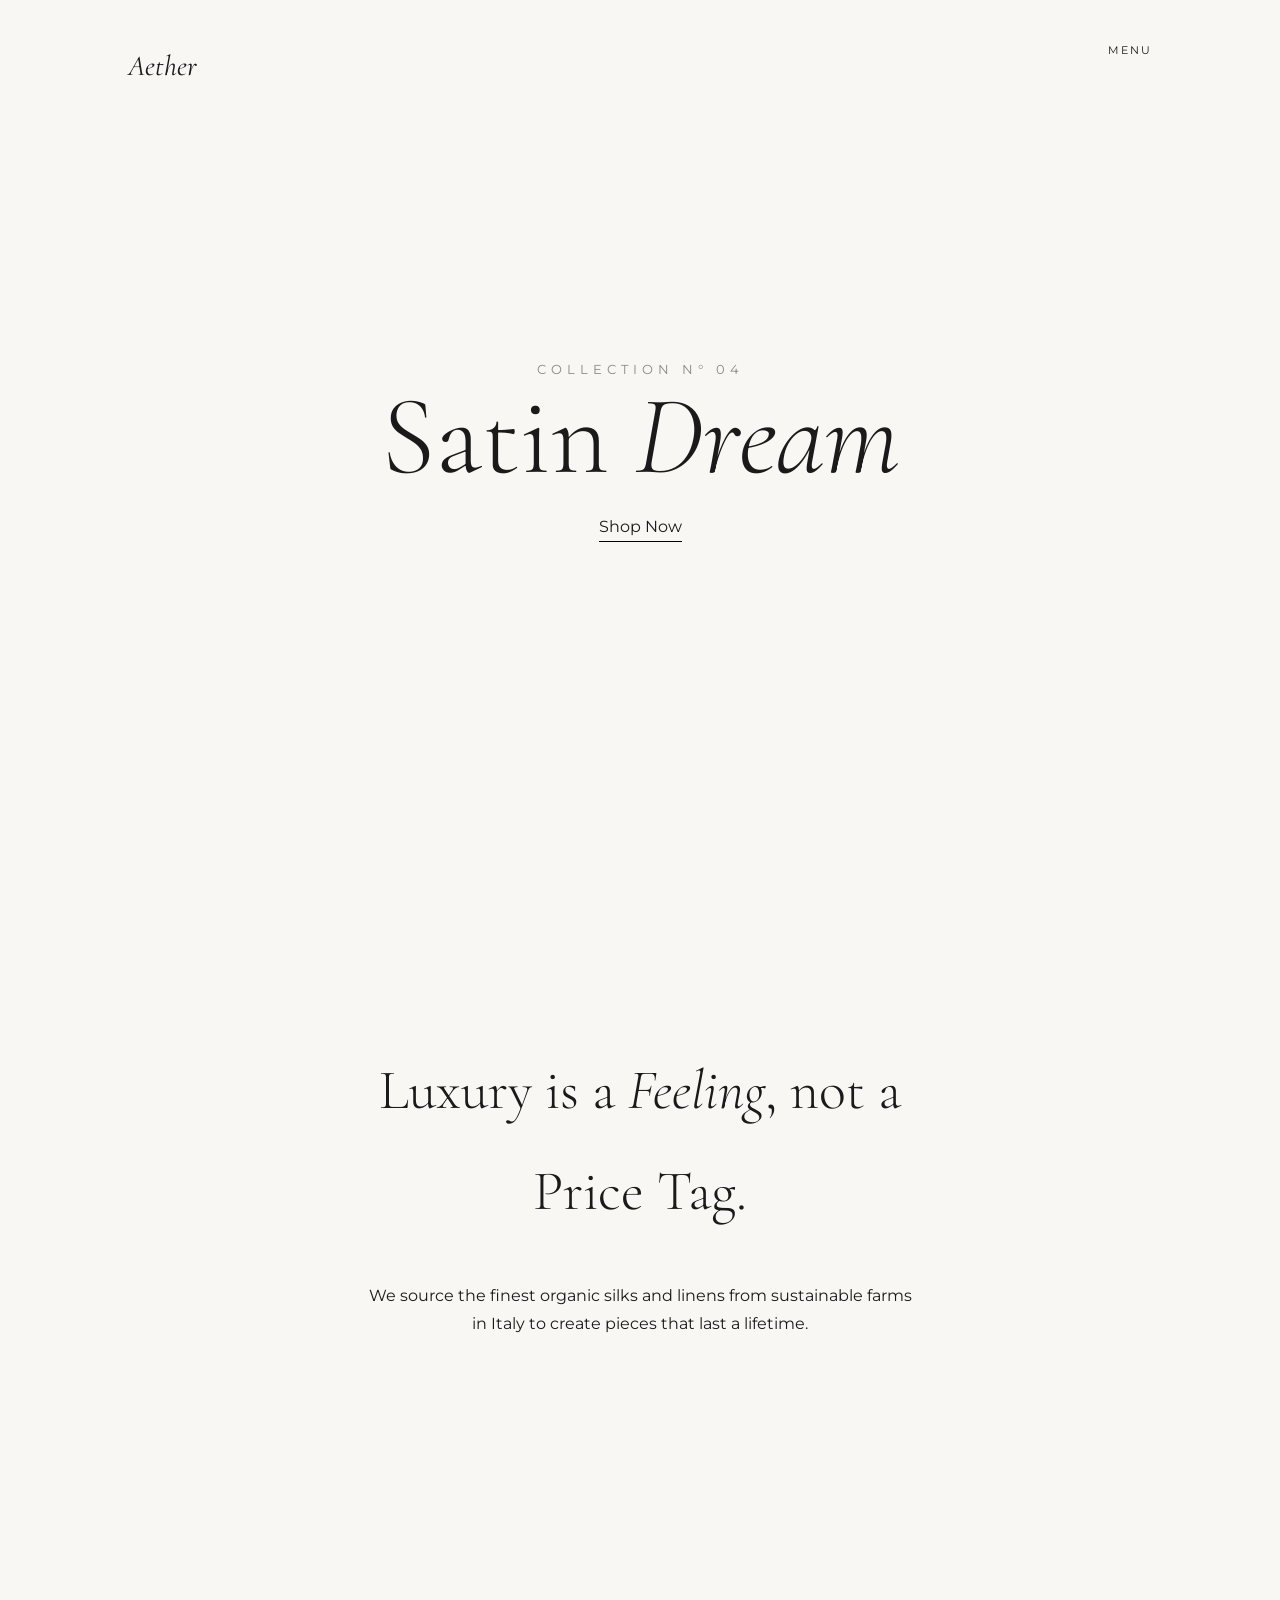
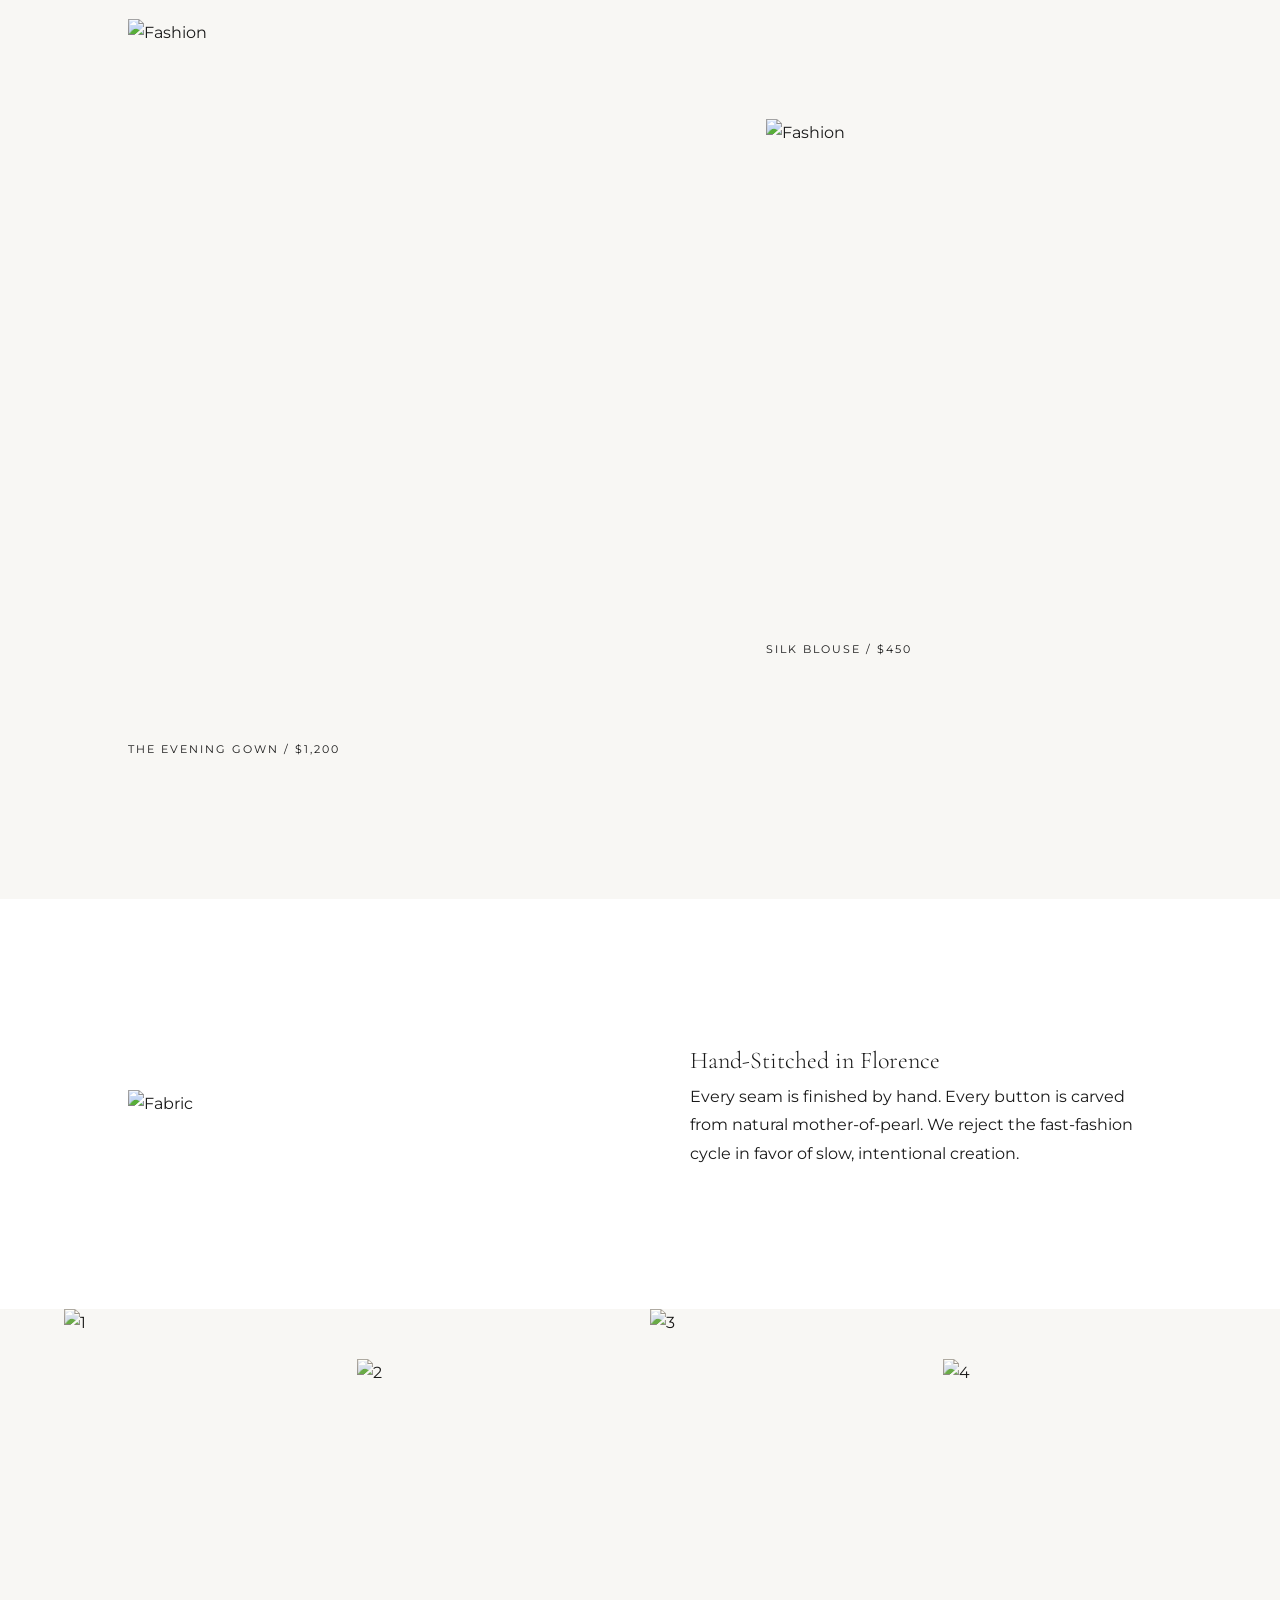
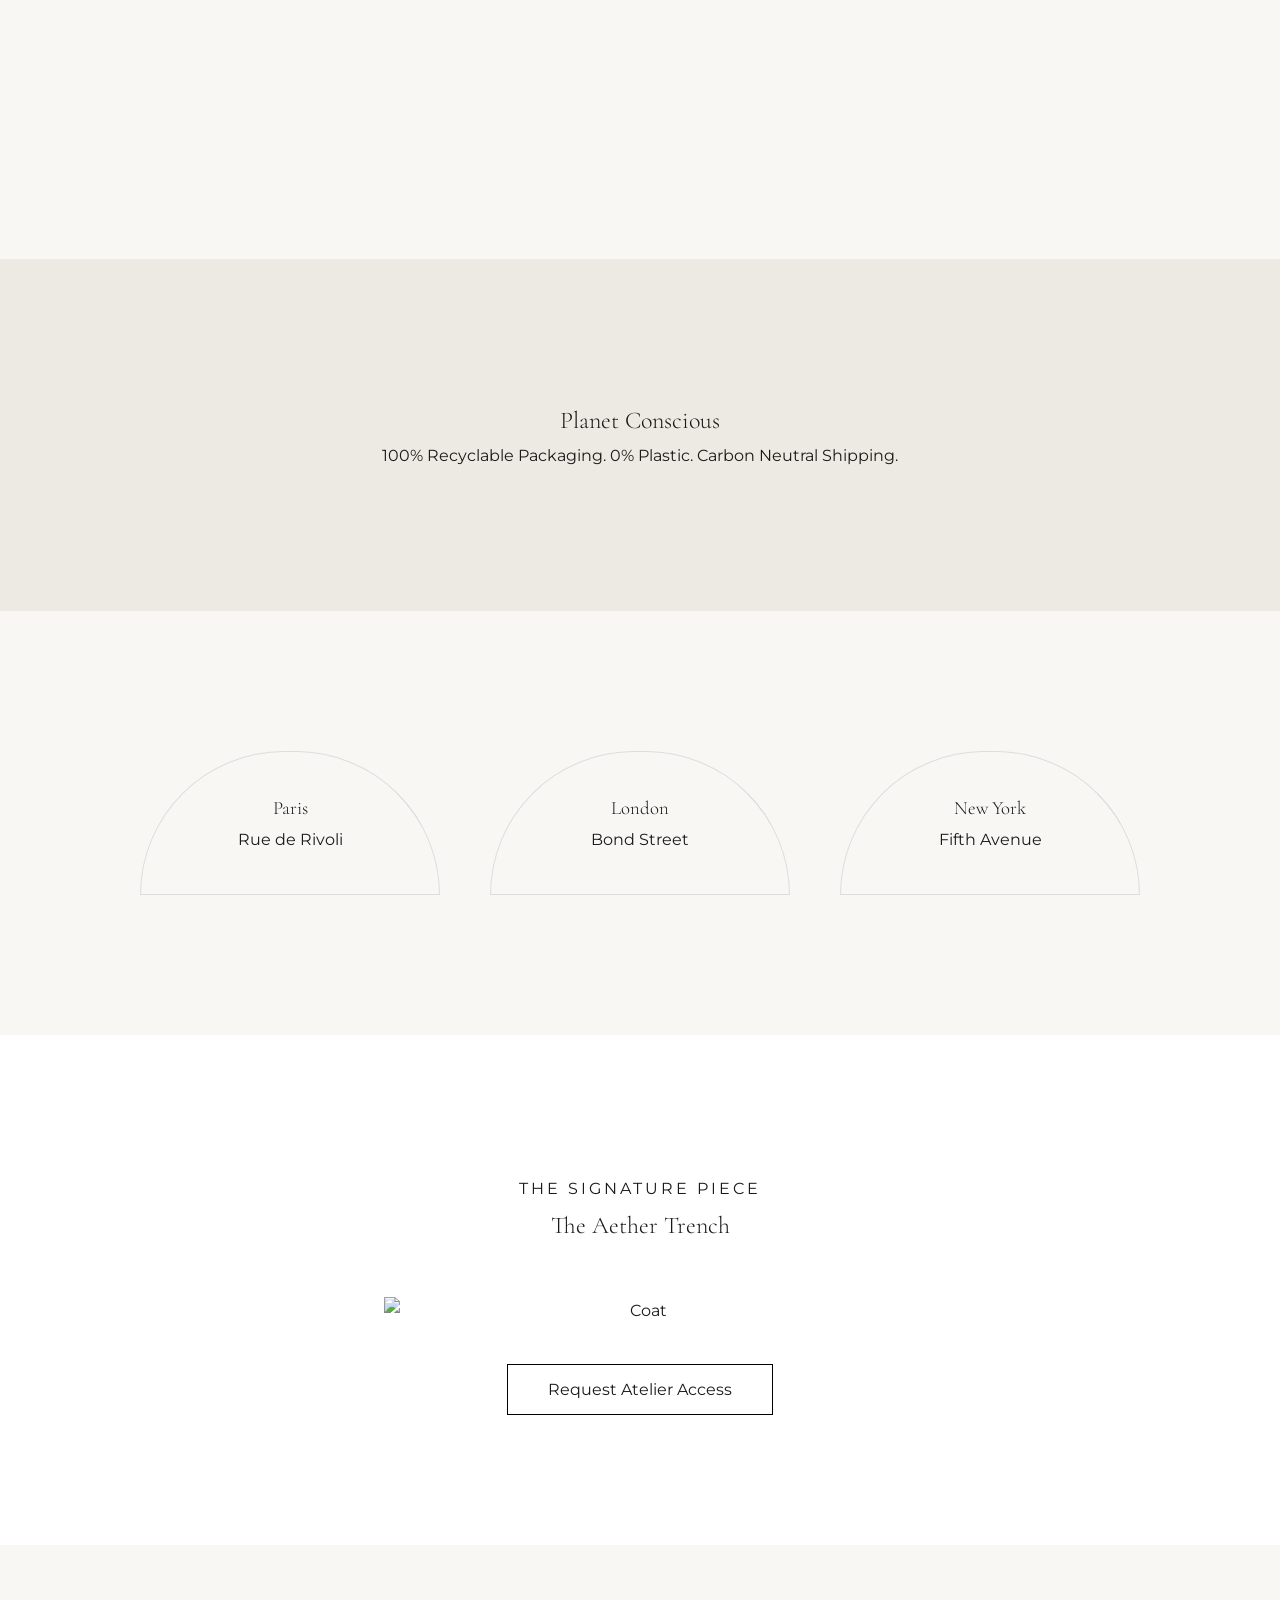
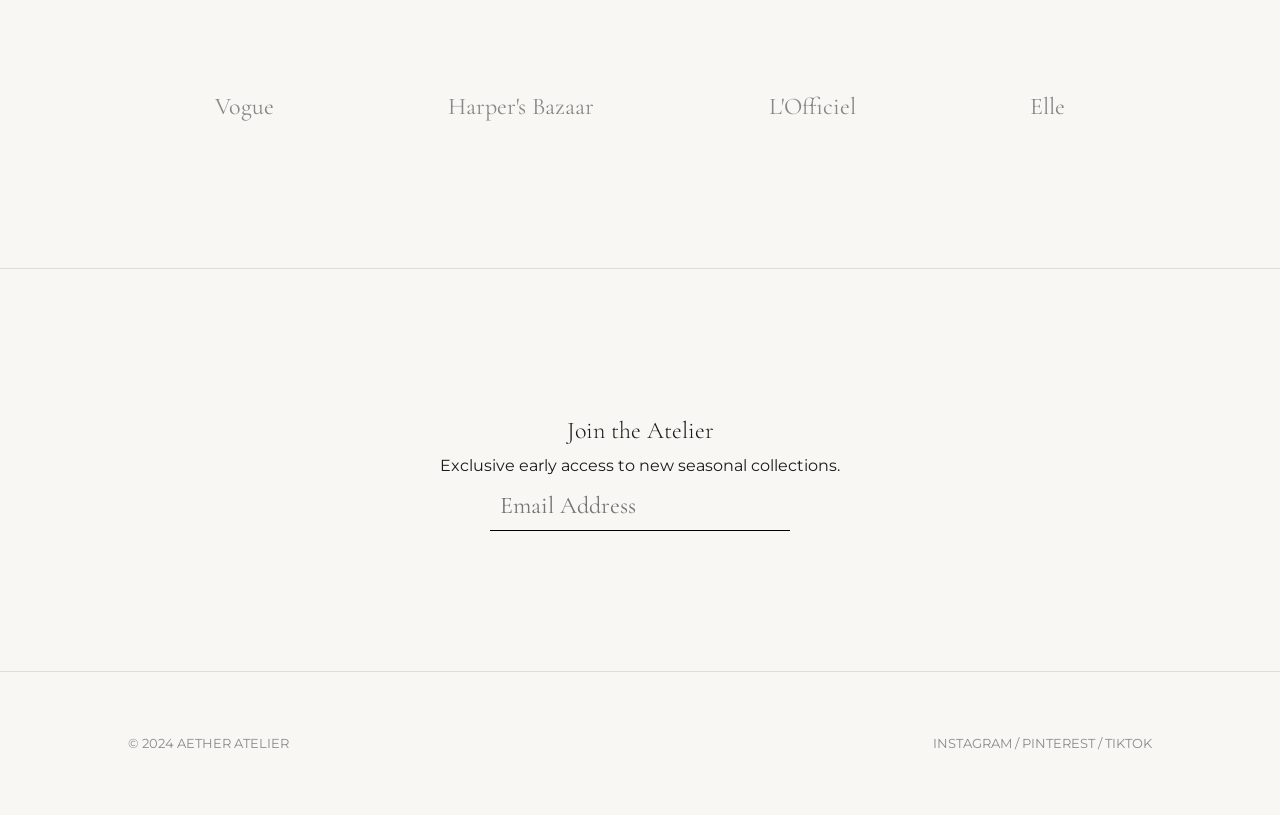
==== aether.html @ 5b0585bf "commit" ====
<!DOCTYPE html>
<html lang="en">
<head>
    <meta charset="UTF-8">
    <meta name="viewport" content="width=device-width, initial-scale=1.0">
    <title>AETHER | The Art of Living Softly</title>
    <link href="https://fonts.googleapis.com/css2?family=Cormorant+Garamond:ital,wght@0,300;0,400;1,300&family=Montserrat:wght@200;300;400&display=swap" rel="stylesheet">
    <style>
        :root {
            --bg: #f8f7f4;
            --text: #1a1a1a;
            --sub: #8a8a8a;
            --accent: #d4c1a5;
            --font-head: 'Cormorant Garamond', serif;
            --font-body: 'Montserrat', sans-serif;
            --transition: all 1.2s cubic-bezier(0.25, 1, 0.5, 1);
        }

        * { margin: 0; padding: 0; box-sizing: border-box; }
        body { background: var(--bg); color: var(--text); font-family: var(--font-body); line-height: 1.8; overflow-x: hidden; }
        h1, h2, h3 { font-family: var(--font-head); font-weight: 300; }
        a { text-decoration: none; color: inherit; }
        img { width: 100%; display: block; object-fit: cover; }

        section { padding: 140px 10%; position: relative; }
        .reveal { opacity: 0; transform: translateY(30px); transition: var(--transition); }
        .reveal.active { opacity: 1; transform: translateY(0); }

        /* 1. NAV */
        nav { position: fixed; top: 0; width: 100%; padding: 40px 10%; display: flex; justify-content: space-between; z-index: 1000; }
        .logo { font-size: 1.8rem; font-style: italic; font-family: var(--font-head); }

        /* 2. HERO */
        .hero { height: 100vh; display: flex; align-items: center; justify-content: center; text-align: center; }
        .hero h1 { font-size: 7rem; line-height: 1; margin-bottom: 20px; }
        .hero p { text-transform: uppercase; letter-spacing: 5px; font-size: 0.8rem; color: var(--sub); }

        /* 3. MANIFESTO */
        .manifesto { text-align: center; max-width: 800px; margin: 0 auto; }
        .manifesto h2 { font-size: 3.5rem; margin-bottom: 40px; }

        /* 4. COLLECTION */
        .collection-grid { display: grid; grid-template-columns: 1.2fr 0.8fr; gap: 60px; }
        .col-card { position: relative; overflow: hidden; }
        .col-label { margin-top: 20px; text-transform: uppercase; font-size: 0.7rem; letter-spacing: 2px; }

        /* 5. CRAFTSMANSHIP */
        .craft { background: #fff; display: grid; grid-template-columns: 1fr 1fr; gap: 100px; align-items: center; }

        /* 6. LOOKBOOK */
        .lookbook { padding: 0 5%; display: grid; grid-template-columns: repeat(4, 1fr); gap: 20px; }
        .look-img { height: 500px; filter: sepia(0.2); }

        /* 7. SUSTAINABILITY */
        .sus { text-align: center; background: #eceae3; }

        /* 8. ATELIER */
        .atelier { display: flex; justify-content: center; gap: 50px; }
        .atelier-box { text-align: center; padding: 40px; border: 1px solid #ddd; width: 300px; border-radius: 200px 200px 0 0; }

        /* 9. PRODUCT FOCUS */
        .focus { background: #fff; text-align: center; }
        .focus img { width: 50%; margin: 50px auto; }

        /* 10. NEWSLETTER */
        .newsletter { border-top: 1px solid #ddd; text-align: center; }
        .newsletter input { border: none; border-bottom: 1px solid #000; background: transparent; padding: 10px; width: 300px; font-family: var(--font-head); font-size: 1.5rem; outline: none; }

        /* 11. PRESS */
        .press { display: flex; justify-content: space-around; opacity: 0.5; font-family: var(--font-head); font-size: 1.5rem; }

        /* 12. FOOTER */
        footer { padding: 60px 10%; border-top: 1px solid #ddd; display: flex; justify-content: space-between; font-size: 0.8rem; color: var(--sub); }

        @media (max-width: 800px) {
            .collection-grid, .craft, .lookbook, .atelier { grid-template-columns: 1fr; }
            .hero h1 { font-size: 4rem; }
        }
    </style>
</head>
<body>
    <nav>
        <div class="logo">Aether</div>
        <div style="font-size: 0.7rem; text-transform: uppercase; letter-spacing: 2px;">Menu</div>
    </nav>

    <section class="hero">
        <div class="reveal">
            <p>Collection N° 04</p>
            <h1>Satin <i>Dream</i></h1>
            <a href="#" style="border-bottom: 1px solid #000; padding-bottom: 5px;">Shop Now</a>
        </div>
    </section>

    <section class="manifesto">
        <div class="reveal">
            <h2>Luxury is a <i>Feeling</i>, not a Price Tag.</h2>
            <p>We source the finest organic silks and linens from sustainable farms in Italy to create pieces that last a lifetime.</p>
        </div>
    </section>

    <section class="collection-grid">
        <div class="col-card reveal">
            <img src="https://images.unsplash.com/photo-1490481651871-ab68de25d43d?q=80&w=2670&auto=format&fit=crop" style="height: 700px;" alt="Fashion">
            <div class="col-label">The Evening Gown / $1,200</div>
        </div>
        <div class="col-card reveal" style="transition-delay: 0.2s; margin-top: 100px;">
            <img src="https://images.unsplash.com/photo-1445205174230-b712951b674b?q=80&w=2670&auto=format&fit=crop" style="height: 500px;" alt="Fashion">
            <div class="col-label">Silk Blouse / $450</div>
        </div>
    </section>

    <section class="craft">
        <div class="reveal">
            <img src="https://images.unsplash.com/photo-1558769132-cb1aea458c5e?q=80&w=2574&auto=format&fit=crop" alt="Fabric">
        </div>
        <div class="reveal">
            <h2>Hand-Stitched in Florence</h2>
            <p>Every seam is finished by hand. Every button is carved from natural mother-of-pearl. We reject the fast-fashion cycle in favor of slow, intentional creation.</p>
        </div>
    </section>

    <section class="lookbook">
        <img src="https://images.unsplash.com/photo-1469334031218-e382a71b716b?q=80&w=2670&auto=format&fit=crop" class="look-img reveal" alt="1">
        <img src="https://images.unsplash.com/photo-1483985988355-763728e1935b?q=80&w=2670&auto=format&fit=crop" class="look-img reveal" style="margin-top: 50px;" alt="2">
        <img src="https://images.unsplash.com/photo-1496747611176-843222e1e57c?q=80&w=2673&auto=format&fit=crop" class="look-img reveal" alt="3">
        <img src="https://images.unsplash.com/photo-1539109136881-3be0616acf4b?q=80&w=2574&auto=format&fit=crop" class="look-img reveal" style="margin-top: 50px;" alt="4">
    </section>

    <section class="sus">
        <div class="reveal">
            <h2>Planet Conscious</h2>
            <p>100% Recyclable Packaging. 0% Plastic. Carbon Neutral Shipping.</p>
        </div>
    </section>

    <section class="atelier">
        <div class="atelier-box reveal">
            <h3>Paris</h3>
            <p>Rue de Rivoli</p>
        </div>
        <div class="atelier-box reveal" style="transition-delay: 0.2s">
            <h3>London</h3>
            <p>Bond Street</p>
        </div>
        <div class="atelier-box reveal" style="transition-delay: 0.4s">
            <h3>New York</h3>
            <p>Fifth Avenue</p>
        </div>
    </section>

    <section class="focus">
        <div class="reveal">
            <p style="text-transform: uppercase; letter-spacing: 3px;">The Signature Piece</p>
            <h2>The Aether Trench</h2>
            <img src="https://images.unsplash.com/photo-1591047139829-d91aecb6caea?q=80&w=2672&auto=format&fit=crop" alt="Coat">
            <a href="#" class="btn" style="border: 1px solid #000; padding: 15px 40px;">Request Atelier Access</a>
        </div>
    </section>

    <section class="press">
        <span>Vogue</span>
        <span>Harper's Bazaar</span>
        <span>L'Officiel</span>
        <span>Elle</span>
    </section>

    <section class="newsletter">
        <div class="reveal">
            <h2>Join the Atelier</h2>
            <p>Exclusive early access to new seasonal collections.</p>
            <form onsubmit="event.preventDefault(); alert('Welcome to Aether.');">
                <input type="email" placeholder="Email Address">
            </form>
        </div>
    </section>

    <footer>
        <div>© 2024 AETHER ATELIER</div>
        <div>INSTAGRAM / PINTEREST / TIKTOK</div>
    </footer>

    <script>
        const observer = new IntersectionObserver((entries) => {
            entries.forEach(entry => {
                if (entry.isIntersecting) entry.target.classList.add('active');
            });
        }, { threshold: 0.1 });
        document.querySelectorAll('.reveal').forEach(el => observer.observe(el));
    </script>
</body>
</html>
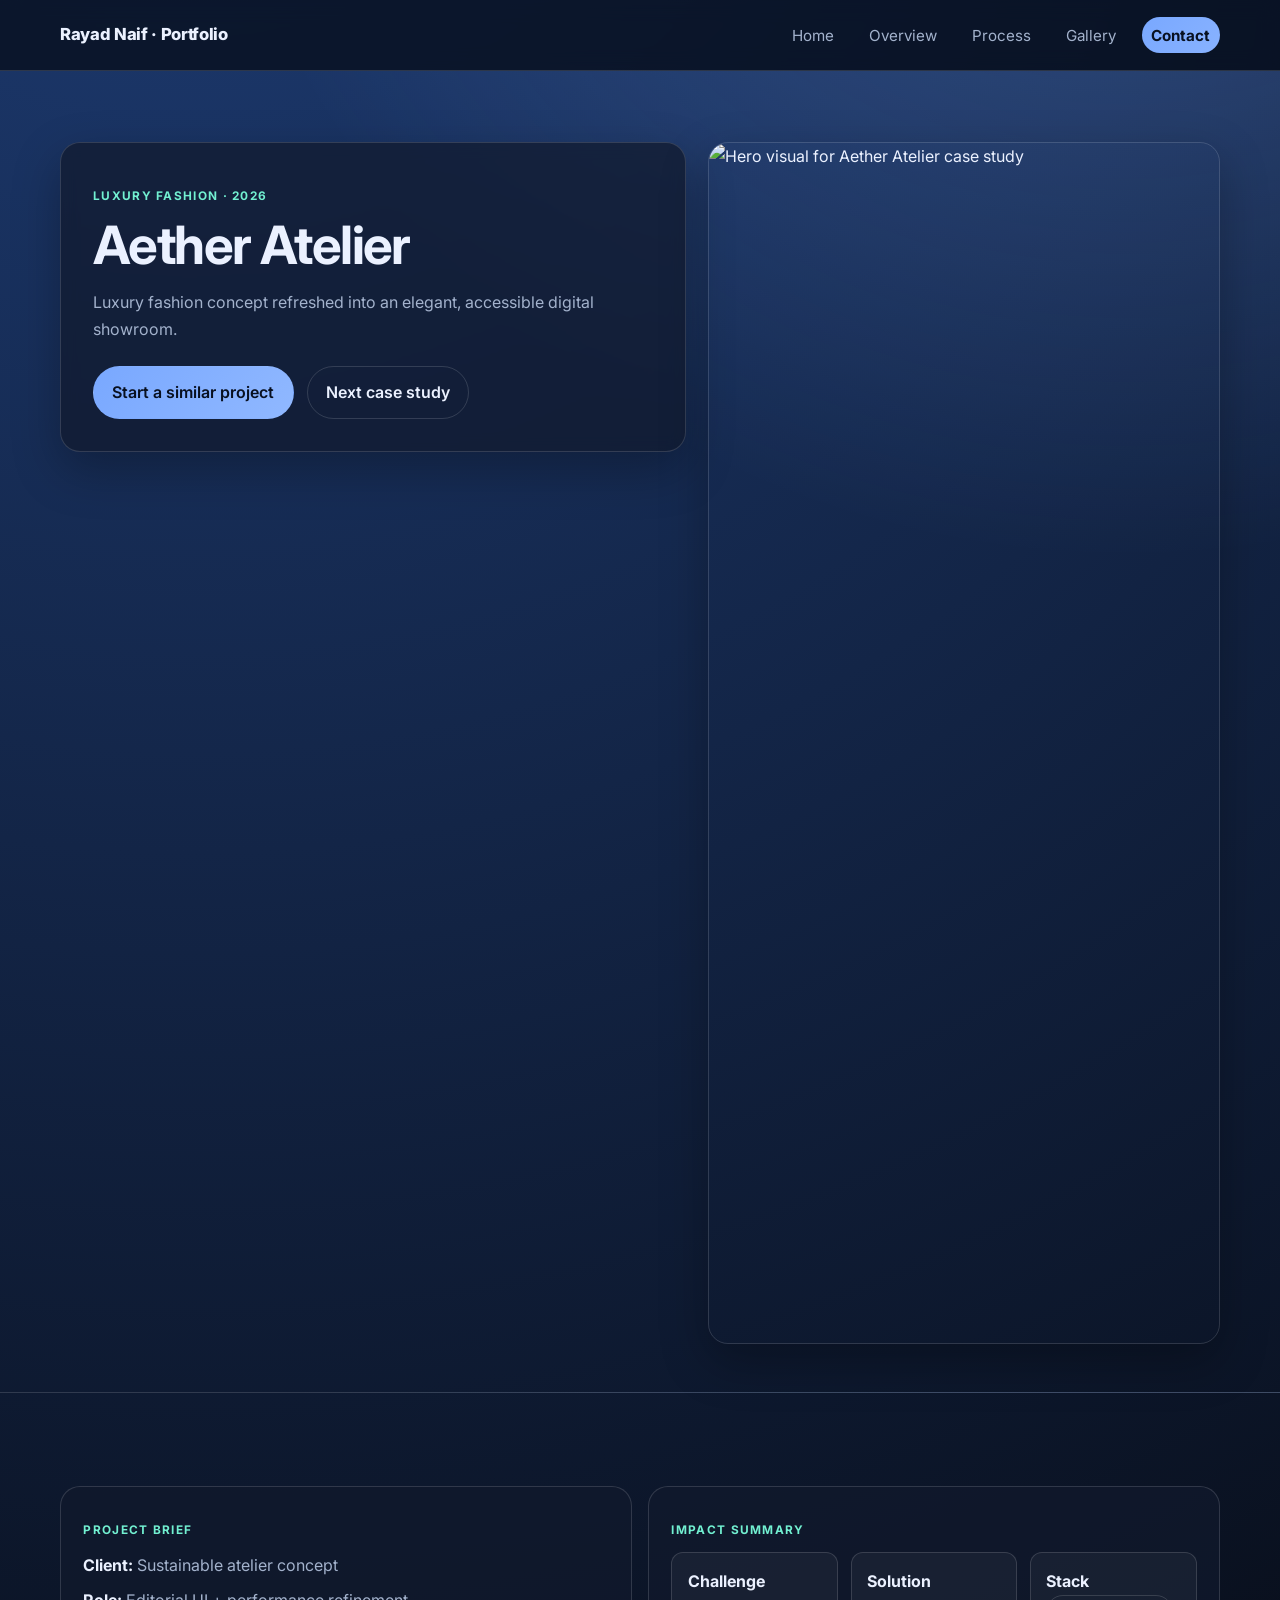
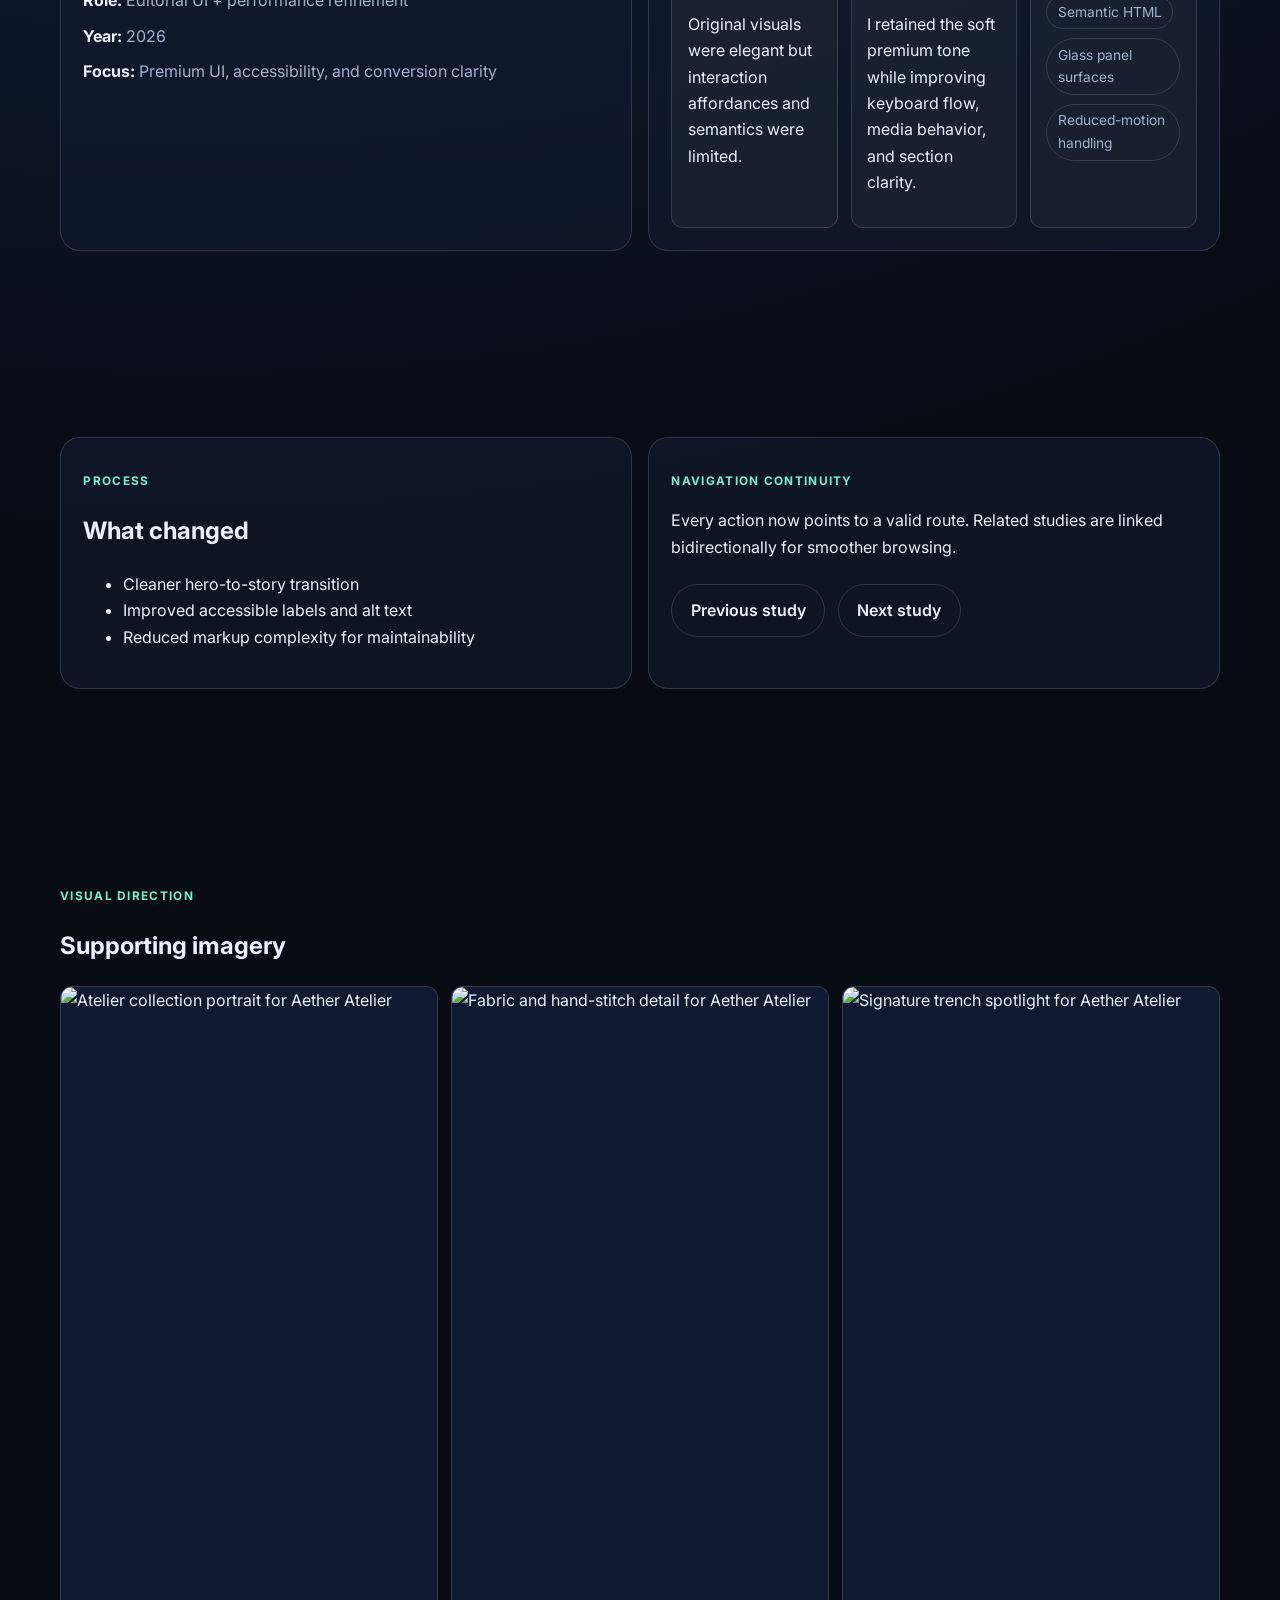
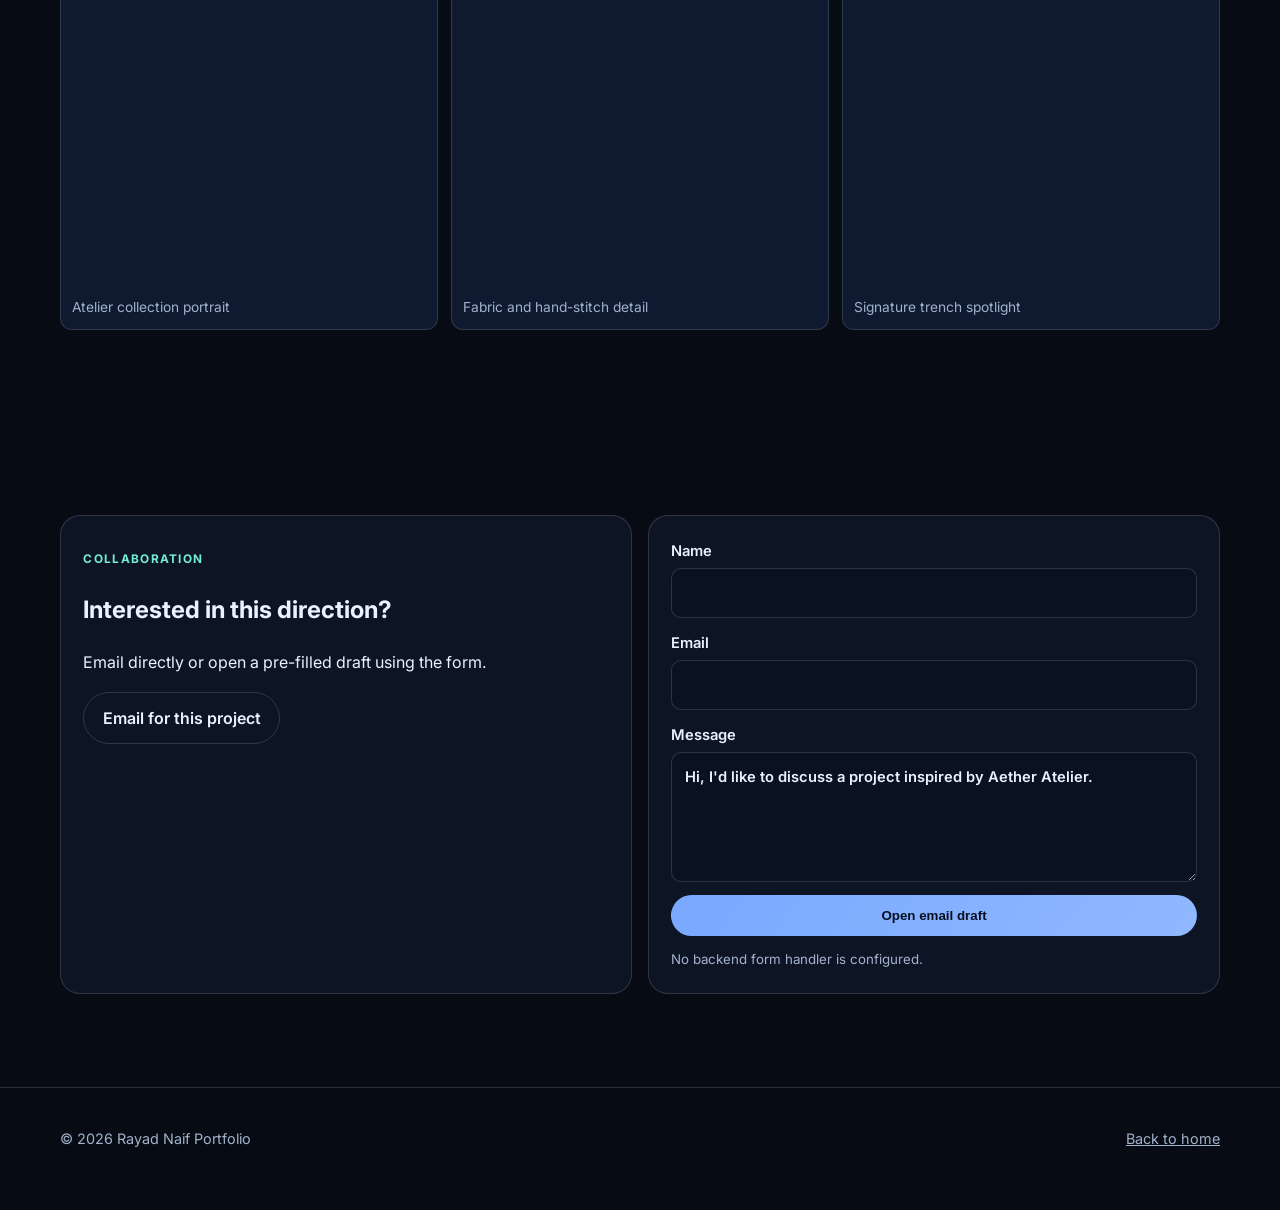
==== commit 9a2dd3de: "feat: redesign full portfolio with cohesive premium multi-page system Co-authored-by: rayad-naif <14" ====
--- a/aether.html
+++ b/aether.html
@@ -1,192 +1,151 @@
 <!DOCTYPE html>
 <html lang="en">
 <head>
-    <meta charset="UTF-8">
-    <meta name="viewport" content="width=device-width, initial-scale=1.0">
-    <title>AETHER | The Art of Living Softly</title>
-    <link href="https://fonts.googleapis.com/css2?family=Cormorant+Garamond:ital,wght@0,300;0,400;1,300&family=Montserrat:wght@200;300;400&display=swap" rel="stylesheet">
-    <style>
-        :root {
-            --bg: #f8f7f4;
-            --text: #1a1a1a;
-            --sub: #8a8a8a;
-            --accent: #d4c1a5;
-            --font-head: 'Cormorant Garamond', serif;
-            --font-body: 'Montserrat', sans-serif;
-            --transition: all 1.2s cubic-bezier(0.25, 1, 0.5, 1);
-        }
-
-        * { margin: 0; padding: 0; box-sizing: border-box; }
-        body { background: var(--bg); color: var(--text); font-family: var(--font-body); line-height: 1.8; overflow-x: hidden; }
-        h1, h2, h3 { font-family: var(--font-head); font-weight: 300; }
-        a { text-decoration: none; color: inherit; }
-        img { width: 100%; display: block; object-fit: cover; }
-
-        section { padding: 140px 10%; position: relative; }
-        .reveal { opacity: 0; transform: translateY(30px); transition: var(--transition); }
-        .reveal.active { opacity: 1; transform: translateY(0); }
-
-        /* 1. NAV */
-        nav { position: fixed; top: 0; width: 100%; padding: 40px 10%; display: flex; justify-content: space-between; z-index: 1000; }
-        .logo { font-size: 1.8rem; font-style: italic; font-family: var(--font-head); }
-
-        /* 2. HERO */
-        .hero { height: 100vh; display: flex; align-items: center; justify-content: center; text-align: center; }
-        .hero h1 { font-size: 7rem; line-height: 1; margin-bottom: 20px; }
-        .hero p { text-transform: uppercase; letter-spacing: 5px; font-size: 0.8rem; color: var(--sub); }
-
-        /* 3. MANIFESTO */
-        .manifesto { text-align: center; max-width: 800px; margin: 0 auto; }
-        .manifesto h2 { font-size: 3.5rem; margin-bottom: 40px; }
-
-        /* 4. COLLECTION */
-        .collection-grid { display: grid; grid-template-columns: 1.2fr 0.8fr; gap: 60px; }
-        .col-card { position: relative; overflow: hidden; }
-        .col-label { margin-top: 20px; text-transform: uppercase; font-size: 0.7rem; letter-spacing: 2px; }
-
-        /* 5. CRAFTSMANSHIP */
-        .craft { background: #fff; display: grid; grid-template-columns: 1fr 1fr; gap: 100px; align-items: center; }
-
-        /* 6. LOOKBOOK */
-        .lookbook { padding: 0 5%; display: grid; grid-template-columns: repeat(4, 1fr); gap: 20px; }
-        .look-img { height: 500px; filter: sepia(0.2); }
-
-        /* 7. SUSTAINABILITY */
-        .sus { text-align: center; background: #eceae3; }
-
-        /* 8. ATELIER */
-        .atelier { display: flex; justify-content: center; gap: 50px; }
-        .atelier-box { text-align: center; padding: 40px; border: 1px solid #ddd; width: 300px; border-radius: 200px 200px 0 0; }
-
-        /* 9. PRODUCT FOCUS */
-        .focus { background: #fff; text-align: center; }
-        .focus img { width: 50%; margin: 50px auto; }
-
-        /* 10. NEWSLETTER */
-        .newsletter { border-top: 1px solid #ddd; text-align: center; }
-        .newsletter input { border: none; border-bottom: 1px solid #000; background: transparent; padding: 10px; width: 300px; font-family: var(--font-head); font-size: 1.5rem; outline: none; }
-
-        /* 11. PRESS */
-        .press { display: flex; justify-content: space-around; opacity: 0.5; font-family: var(--font-head); font-size: 1.5rem; }
-
-        /* 12. FOOTER */
-        footer { padding: 60px 10%; border-top: 1px solid #ddd; display: flex; justify-content: space-between; font-size: 0.8rem; color: var(--sub); }
-
-        @media (max-width: 800px) {
-            .collection-grid, .craft, .lookbook, .atelier { grid-template-columns: 1fr; }
-            .hero h1 { font-size: 4rem; }
-        }
-    </style>
+  <meta charset="UTF-8">
+  <meta name="viewport" content="width=device-width, initial-scale=1">
+  <title>Aether Atelier Case Study | Rayad Naif Portfolio</title>
+  <meta name="description" content="Luxury fashion concept refreshed into an elegant, accessible digital showroom.">
+  <link rel="canonical" href="https://portfolio.ironix.dev/aether.html">
+  <meta property="og:type" content="article">
+  <meta property="og:title" content="Aether Atelier Case Study">
+  <meta property="og:description" content="Luxury fashion concept refreshed into an elegant, accessible digital showroom.">
+  <meta property="og:url" content="https://portfolio.ironix.dev/aether.html">
+  <meta property="og:image" content="https://images.unsplash.com/photo-1490481651871-ab68de25d43d?auto=format&fit=crop&w=1600&q=80">
+  <meta name="twitter:card" content="summary_large_image">
+  <meta name="twitter:title" content="Aether Atelier Case Study">
+  <meta name="twitter:description" content="Luxury fashion concept refreshed into an elegant, accessible digital showroom.">
+  <meta name="twitter:image" content="https://images.unsplash.com/photo-1490481651871-ab68de25d43d?auto=format&fit=crop&w=1600&q=80">
+  <link rel="icon" href="assets/img/favicon.svg" type="image/svg+xml">
+  <link rel="preconnect" href="https://fonts.googleapis.com">
+  <link rel="preconnect" href="https://fonts.gstatic.com" crossorigin>
+  <link href="https://fonts.googleapis.com/css2?family=Inter:wght@400;500;600;700;800&display=swap" rel="stylesheet">
+  <link rel="stylesheet" href="assets/css/style.css">
 </head>
 <body>
-    <nav>
-        <div class="logo">Aether</div>
-        <div style="font-size: 0.7rem; text-transform: uppercase; letter-spacing: 2px;">Menu</div>
-    </nav>
+  <a class="skip-link" href="#main-content">Skip to main content</a>
+  <header class="site-header">
+    <div class="container header-inner">
+      <a class="brand" href="index.html">Rayad Naif · Portfolio</a>
+      <button class="nav-toggle" type="button" aria-expanded="false" aria-controls="primary-nav" data-nav-toggle>Menu</button>
+      <nav aria-label="Project navigation" id="primary-nav" class="nav-links" data-nav>
+        <a href="index.html">Home</a>
+        <a href="#overview">Overview</a>
+        <a href="#process">Process</a>
+        <a href="#gallery">Gallery</a>
+        <a href="#contact" class="nav-cta">Contact</a>
+      </nav>
+    </div>
+  </header>
 
-    <section class="hero">
-        <div class="reveal">
-            <p>Collection N° 04</p>
-            <h1>Satin <i>Dream</i></h1>
-            <a href="#" style="border-bottom: 1px solid #000; padding-bottom: 5px;">Shop Now</a>
-        </div>
+  <main id="main-content">
+    <section class="case-hero">
+      <div class="container case-hero-grid">
+        <article class="hero-card" data-reveal>
+          <p class="eyebrow">Luxury Fashion · 2026</p>
+          <h1 class="hero-title" style="font-size:clamp(1.9rem,4.4vw,3.3rem);">Aether Atelier</h1>
+          <p class="hero-copy">Luxury fashion concept refreshed into an elegant, accessible digital showroom.</p>
+          <div class="hero-actions">
+            <a class="button primary" href="#contact">Start a similar project</a>
+            <a class="button ghost" href="neon-bites.html">Next case study</a>
+          </div>
+        </article>
+        <aside class="case-cover" data-reveal>
+          <img src="https://images.unsplash.com/photo-1490481651871-ab68de25d43d?auto=format&fit=crop&w=1600&q=80" width="1600" height="1200" alt="Hero visual for Aether Atelier case study">
+        </aside>
+      </div>
     </section>
 
-    <section class="manifesto">
-        <div class="reveal">
-            <h2>Luxury is a <i>Feeling</i>, not a Price Tag.</h2>
-            <p>We source the finest organic silks and linens from sustainable farms in Italy to create pieces that last a lifetime.</p>
-        </div>
+    <section class="section" id="overview">
+      <div class="container grid-2">
+        <article class="panel" data-reveal>
+          <p class="eyebrow">Project brief</p>
+          <ul class="meta-list">
+            <li><strong>Client:</strong> Sustainable atelier concept</li>
+            <li><strong>Role:</strong> Editorial UI + performance refinement</li>
+            <li><strong>Year:</strong> 2026</li>
+            <li><strong>Focus:</strong> Premium UI, accessibility, and conversion clarity</li>
+          </ul>
+        </article>
+        <article class="panel" data-reveal>
+          <p class="eyebrow">Impact summary</p>
+          <div class="kpi-grid">
+            <div class="kpi"><strong>Challenge</strong><p>Original visuals were elegant but interaction affordances and semantics were limited.</p></div>
+            <div class="kpi"><strong>Solution</strong><p>I retained the soft premium tone while improving keyboard flow, media behavior, and section clarity.</p></div>
+            <div class="kpi"><strong>Stack</strong><div class="tags"><span>Semantic HTML</span><span>Glass panel surfaces</span><span>Reduced-motion handling</span></div></div>
+          </div>
+        </article>
+      </div>
     </section>
 
-    <section class="collection-grid">
-        <div class="col-card reveal">
-            <img src="https://images.unsplash.com/photo-1490481651871-ab68de25d43d?q=80&w=2670&auto=format&fit=crop" style="height: 700px;" alt="Fashion">
-            <div class="col-label">The Evening Gown / $1,200</div>
-        </div>
-        <div class="col-card reveal" style="transition-delay: 0.2s; margin-top: 100px;">
-            <img src="https://images.unsplash.com/photo-1445205174230-b712951b674b?q=80&w=2670&auto=format&fit=crop" style="height: 500px;" alt="Fashion">
-            <div class="col-label">Silk Blouse / $450</div>
-        </div>
+    <section class="section" id="process">
+      <div class="container grid-2">
+        <article class="panel" data-reveal>
+          <p class="eyebrow">Process</p>
+          <h2>What changed</h2>
+          <ul>
+            <li>Cleaner hero-to-story transition</li><li>Improved accessible labels and alt text</li><li>Reduced markup complexity for maintainability</li>
+          </ul>
+        </article>
+        <article class="panel" data-reveal>
+          <p class="eyebrow">Navigation continuity</p>
+          <p>Every action now points to a valid route. Related studies are linked bidirectionally for smoother browsing.</p>
+          <div class="hero-actions">
+            <a class="button ghost" href="nexus.html">Previous study</a>
+            <a class="button ghost" href="neon-bites.html">Next study</a>
+          </div>
+        </article>
+      </div>
     </section>
 
-    <section class="craft">
-        <div class="reveal">
-            <img src="https://images.unsplash.com/photo-1558769132-cb1aea458c5e?q=80&w=2574&auto=format&fit=crop" alt="Fabric">
+    <section class="section" id="gallery" aria-labelledby="gallery-heading">
+      <div class="container">
+        <p class="eyebrow">Visual direction</p>
+        <h2 id="gallery-heading">Supporting imagery</h2>
+        <div class="media-grid">
+          <figure data-reveal>
+            <img src="https://images.unsplash.com/photo-1445205174230-b712951b674b?auto=format&fit=crop&w=1200&q=80" width="1200" height="900" loading="eager" alt="Atelier collection portrait for Aether Atelier">
+            <figcaption>Atelier collection portrait</figcaption>
+          </figure>
+          <figure data-reveal>
+            <img src="https://images.unsplash.com/photo-1558769132-cb1aea458c5e?auto=format&fit=crop&w=1200&q=80" width="1200" height="900" loading="lazy" alt="Fabric and hand-stitch detail for Aether Atelier">
+            <figcaption>Fabric and hand-stitch detail</figcaption>
+          </figure>
+          <figure data-reveal>
+            <img src="https://images.unsplash.com/photo-1591047139829-d91aecb6caea?auto=format&fit=crop&w=1200&q=80" width="1200" height="900" loading="lazy" alt="Signature trench spotlight for Aether Atelier">
+            <figcaption>Signature trench spotlight</figcaption>
+          </figure>
         </div>
-        <div class="reveal">
-            <h2>Hand-Stitched in Florence</h2>
-            <p>Every seam is finished by hand. Every button is carved from natural mother-of-pearl. We reject the fast-fashion cycle in favor of slow, intentional creation.</p>
-        </div>
+      </div>
     </section>
 
-    <section class="lookbook">
-        <img src="https://images.unsplash.com/photo-1469334031218-e382a71b716b?q=80&w=2670&auto=format&fit=crop" class="look-img reveal" alt="1">
-        <img src="https://images.unsplash.com/photo-1483985988355-763728e1935b?q=80&w=2670&auto=format&fit=crop" class="look-img reveal" style="margin-top: 50px;" alt="2">
-        <img src="https://images.unsplash.com/photo-1496747611176-843222e1e57c?q=80&w=2673&auto=format&fit=crop" class="look-img reveal" alt="3">
-        <img src="https://images.unsplash.com/photo-1539109136881-3be0616acf4b?q=80&w=2574&auto=format&fit=crop" class="look-img reveal" style="margin-top: 50px;" alt="4">
+    <section class="section" id="contact">
+      <div class="container grid-2">
+        <article class="panel" data-reveal>
+          <p class="eyebrow">Collaboration</p>
+          <h2>Interested in this direction?</h2>
+          <p>Email directly or open a pre-filled draft using the form.</p>
+          <p><a class="button ghost" href="mailto:hello@portfolio.ironix.dev?subject=Aether%20Atelier%20Project%20Inquiry">Email for this project</a></p>
+        </article>
+        <article class="panel" data-reveal>
+          <form class="contact-box" action="mailto:hello@portfolio.ironix.dev" method="post" enctype="text/plain">
+            <label>Name<input type="text" name="name" required autocomplete="name"></label>
+            <label>Email<input type="email" name="email" required autocomplete="email"></label>
+            <label>Message<textarea name="message" required>Hi, I'd like to discuss a project inspired by Aether Atelier.</textarea></label>
+            <button class="button primary" type="submit">Open email draft</button>
+            <small style="color:var(--muted);">No backend form handler is configured.</small>
+          </form>
+        </article>
+      </div>
     </section>
+  </main>
 
-    <section class="sus">
-        <div class="reveal">
-            <h2>Planet Conscious</h2>
-            <p>100% Recyclable Packaging. 0% Plastic. Carbon Neutral Shipping.</p>
-        </div>
-    </section>
+  <footer class="site-footer">
+    <div class="container footer-inner">
+      <p>© <span data-current-year></span> Rayad Naif Portfolio</p>
+      <p><a href="index.html">Back to home</a></p>
+    </div>
+  </footer>
 
-    <section class="atelier">
-        <div class="atelier-box reveal">
-            <h3>Paris</h3>
-            <p>Rue de Rivoli</p>
-        </div>
-        <div class="atelier-box reveal" style="transition-delay: 0.2s">
-            <h3>London</h3>
-            <p>Bond Street</p>
-        </div>
-        <div class="atelier-box reveal" style="transition-delay: 0.4s">
-            <h3>New York</h3>
-            <p>Fifth Avenue</p>
-        </div>
-    </section>
-
-    <section class="focus">
-        <div class="reveal">
-            <p style="text-transform: uppercase; letter-spacing: 3px;">The Signature Piece</p>
-            <h2>The Aether Trench</h2>
-            <img src="https://images.unsplash.com/photo-1591047139829-d91aecb6caea?q=80&w=2672&auto=format&fit=crop" alt="Coat">
-            <a href="#" class="btn" style="border: 1px solid #000; padding: 15px 40px;">Request Atelier Access</a>
-        </div>
-    </section>
-
-    <section class="press">
-        <span>Vogue</span>
-        <span>Harper's Bazaar</span>
-        <span>L'Officiel</span>
-        <span>Elle</span>
-    </section>
-
-    <section class="newsletter">
-        <div class="reveal">
-            <h2>Join the Atelier</h2>
-            <p>Exclusive early access to new seasonal collections.</p>
-            <form onsubmit="event.preventDefault(); alert('Welcome to Aether.');">
-                <input type="email" placeholder="Email Address">
-            </form>
-        </div>
-    </section>
-
-    <footer>
-        <div>© 2024 AETHER ATELIER</div>
-        <div>INSTAGRAM / PINTEREST / TIKTOK</div>
-    </footer>
-
-    <script>
-        const observer = new IntersectionObserver((entries) => {
-            entries.forEach(entry => {
-                if (entry.isIntersecting) entry.target.classList.add('active');
-            });
-        }, { threshold: 0.1 });
-        document.querySelectorAll('.reveal').forEach(el => observer.observe(el));
-    </script>
+  <script src="assets/js/main.js" defer></script>
 </body>
-</html>+</html>
--- a/assets/css/style.css
+++ b/assets/css/style.css
@@ -0,0 +1,155 @@
+:root {
+  --bg: #070b14;
+  --bg-soft: #10192d;
+  --panel: rgba(17, 26, 45, 0.72);
+  --panel-solid: #111a2c;
+  --text: #ebf1ff;
+  --muted: #a3b2cc;
+  --line: rgba(255, 255, 255, 0.14);
+  --brand: #79a8ff;
+  --brand-2: #72f0d1;
+  --focus: #b9d0ff;
+  --radius: 20px;
+  --radius-sm: 12px;
+  --shadow: 0 18px 48px rgba(0, 0, 0, 0.28);
+  --max: 1160px;
+}
+* { box-sizing: border-box; }
+html { scroll-behavior: smooth; }
+body {
+  margin: 0;
+  font-family: 'Inter', system-ui, -apple-system, Segoe UI, Roboto, Arial, sans-serif;
+  color: var(--text);
+  background: radial-gradient(circle at 15% -10%, #1f3f7a 0%, #070b14 52%), var(--bg);
+  line-height: 1.65;
+}
+img { max-width: 100%; display: block; }
+a { color: inherit; }
+.skip-link {
+  position: absolute;
+  left: -9999px;
+  top: 0;
+  background: #fff;
+  color: #000;
+  padding: .75rem 1rem;
+  z-index: 10000;
+}
+.skip-link:focus { left: .5rem; top: .5rem; }
+.container { width: min(var(--max), 92vw); margin-inline: auto; }
+.section { padding: 5.8rem 0; }
+.eyebrow { letter-spacing: .11em; text-transform: uppercase; font-size: .74rem; color: var(--brand-2); font-weight: 700; }
+
+.site-header {
+  position: sticky; top: 0; z-index: 2000;
+  backdrop-filter: blur(10px);
+  background: rgba(6, 12, 23, 0.72);
+  border-bottom: 1px solid var(--line);
+}
+.header-inner { display: flex; align-items: center; justify-content: space-between; min-height: 4.4rem; gap: 1rem; }
+.brand { font-weight: 800; letter-spacing: -.02em; text-decoration: none; font-size: 1.04rem; }
+.nav-toggle { display: none; background: transparent; border: 1px solid var(--line); color: var(--text); border-radius: 999px; padding: .45rem .8rem; }
+.nav-links { display: flex; gap: 1rem; align-items: center; }
+.nav-links a { text-decoration: none; color: var(--muted); font-size: .95rem; padding: .35rem .6rem; border-radius: 999px; }
+.nav-links a:hover { color: var(--text); background: rgba(255,255,255,0.08); }
+.nav-cta { background: linear-gradient(130deg, var(--brand), #88b2ff); color: #081020 !important; font-weight: 700; }
+
+.hero-grid { display: grid; grid-template-columns: 1.15fr .85fr; align-items: center; gap: 2.2rem; }
+.hero-card { background: var(--panel); border: 1px solid var(--line); border-radius: var(--radius); padding: 2rem; box-shadow: var(--shadow); backdrop-filter: blur(8px); }
+.hero-title { font-size: clamp(2rem, 5.2vw, 3.9rem); line-height: 1.05; margin: .5rem 0 1rem; letter-spacing: -.03em; }
+.hero-copy { color: var(--muted); max-width: 55ch; }
+.hero-actions { margin-top: 1.5rem; display: flex; gap: .8rem; flex-wrap: wrap; }
+.button {
+  text-decoration: none;
+  display: inline-flex; align-items: center; justify-content: center;
+  border-radius: 999px; padding: .75rem 1.15rem;
+  border: 1px solid var(--line); font-weight: 600;
+}
+.button.primary { background: linear-gradient(130deg, var(--brand), #90b8ff); border-color: transparent; color: #081020; }
+.button.ghost:hover { background: rgba(255,255,255,0.08); }
+
+.profile-tile {
+  background: linear-gradient(160deg, rgba(121,168,255,.24), rgba(114,240,209,.08));
+  border: 1px solid var(--line);
+  border-radius: var(--radius);
+  overflow: hidden;
+}
+.profile-tile img { aspect-ratio: 4 / 5; object-fit: cover; width: 100%; }
+.profile-meta { padding: 1rem 1.2rem 1.2rem; color: var(--muted); font-size: .95rem; }
+
+.stats { display: grid; grid-template-columns: repeat(4, 1fr); gap: .8rem; }
+.stat { background: rgba(255,255,255,.04); border: 1px solid var(--line); border-radius: var(--radius-sm); padding: 1rem; }
+.stat strong { display: block; font-size: 1.6rem; }
+
+.panel { background: var(--panel); border: 1px solid var(--line); border-radius: var(--radius); padding: 1.4rem; }
+.grid-2 { display: grid; grid-template-columns: repeat(2, 1fr); gap: 1rem; }
+.grid-3 { display: grid; grid-template-columns: repeat(3, 1fr); gap: 1rem; }
+.tags { display: flex; flex-wrap: wrap; gap: .55rem; }
+.tags span { border: 1px solid var(--line); border-radius: 999px; padding: .3rem .65rem; color: var(--muted); font-size: .86rem; }
+
+.project-grid { display: grid; grid-template-columns: repeat(2, minmax(0,1fr)); gap: 1rem; }
+.project-card {
+  background: rgba(16,25,45,.82);
+  border: 1px solid var(--line);
+  border-radius: var(--radius);
+  overflow: hidden;
+  text-decoration: none;
+  transition: transform .28s ease, border-color .28s ease, box-shadow .28s ease;
+}
+.project-card:hover { transform: translateY(-4px); border-color: rgba(121,168,255,.75); box-shadow: var(--shadow); }
+.project-card img { aspect-ratio: 16 / 9; object-fit: cover; }
+.project-body { padding: 1rem 1.1rem 1.25rem; }
+.project-body p { color: var(--muted); margin: .35rem 0 0; }
+
+.case-hero {
+  padding: 4.4rem 0 3rem;
+  border-bottom: 1px solid var(--line);
+  background: radial-gradient(circle at 88% -35%, rgba(121,168,255,.35), transparent 45%);
+}
+.case-hero-grid { display: grid; grid-template-columns: 1.1fr .9fr; gap: 1.4rem; align-items: start; }
+.case-cover { border-radius: var(--radius); overflow: hidden; border: 1px solid var(--line); box-shadow: var(--shadow); }
+.case-cover img { aspect-ratio: 4 / 3; object-fit: cover; }
+.meta-list { margin: 0; padding: 0; list-style: none; display: grid; gap: .55rem; color: var(--muted); }
+.meta-list strong { color: var(--text); }
+
+.kpi-grid { display: grid; grid-template-columns: repeat(3, minmax(0,1fr)); gap: .8rem; }
+.kpi { background: rgba(255,255,255,.04); border: 1px solid var(--line); border-radius: var(--radius-sm); padding: .95rem; }
+
+.media-grid { display: grid; grid-template-columns: repeat(3, minmax(0,1fr)); gap: .8rem; }
+.media-grid figure { margin: 0; background: #0f192f; border: 1px solid var(--line); border-radius: var(--radius-sm); overflow: hidden; }
+.media-grid img { width: 100%; aspect-ratio: 4 / 3; object-fit: cover; }
+.media-grid figcaption { color: var(--muted); font-size: .86rem; padding: .6rem .7rem; }
+
+.contact-box { display: grid; gap: .8rem; }
+label { display: grid; gap: .35rem; font-weight: 600; font-size: .92rem; }
+input, textarea {
+  width: 100%; border-radius: 10px; border: 1px solid var(--line);
+  background: rgba(10, 17, 31, 0.72); color: var(--text); padding: .72rem .8rem; font: inherit;
+}
+textarea { min-height: 130px; resize: vertical; }
+
+.site-footer { border-top: 1px solid var(--line); padding: 1.5rem 0 2.8rem; color: var(--muted); font-size: .9rem; }
+.footer-inner { display: flex; justify-content: space-between; gap: .8rem; flex-wrap: wrap; }
+
+[data-reveal] { opacity: 0; transform: translateY(18px); transition: opacity .48s ease, transform .48s ease; }
+[data-reveal].is-visible { opacity: 1; transform: translateY(0); }
+
+:focus-visible {
+  outline: 3px solid var(--focus);
+  outline-offset: 3px;
+}
+
+@media (max-width: 980px) {
+  .hero-grid, .case-hero-grid, .project-grid, .grid-3, .grid-2, .media-grid { grid-template-columns: 1fr; }
+  .stats { grid-template-columns: repeat(2, 1fr); }
+}
+@media (max-width: 760px) {
+  .nav-toggle { display: inline-flex; }
+  .nav-links { position: absolute; right: 4vw; top: calc(100% + .5rem); background: #0d1628; border: 1px solid var(--line); border-radius: 14px; padding: .6rem; flex-direction: column; align-items: stretch; min-width: 190px; display: none; }
+  .nav-links.open { display: flex; }
+  .section { padding: 4.5rem 0; }
+}
+@media (prefers-reduced-motion: reduce) {
+  html { scroll-behavior: auto; }
+  *, *::before, *::after { animation: none !important; transition: none !important; }
+  [data-reveal] { opacity: 1; transform: none; }
+}
